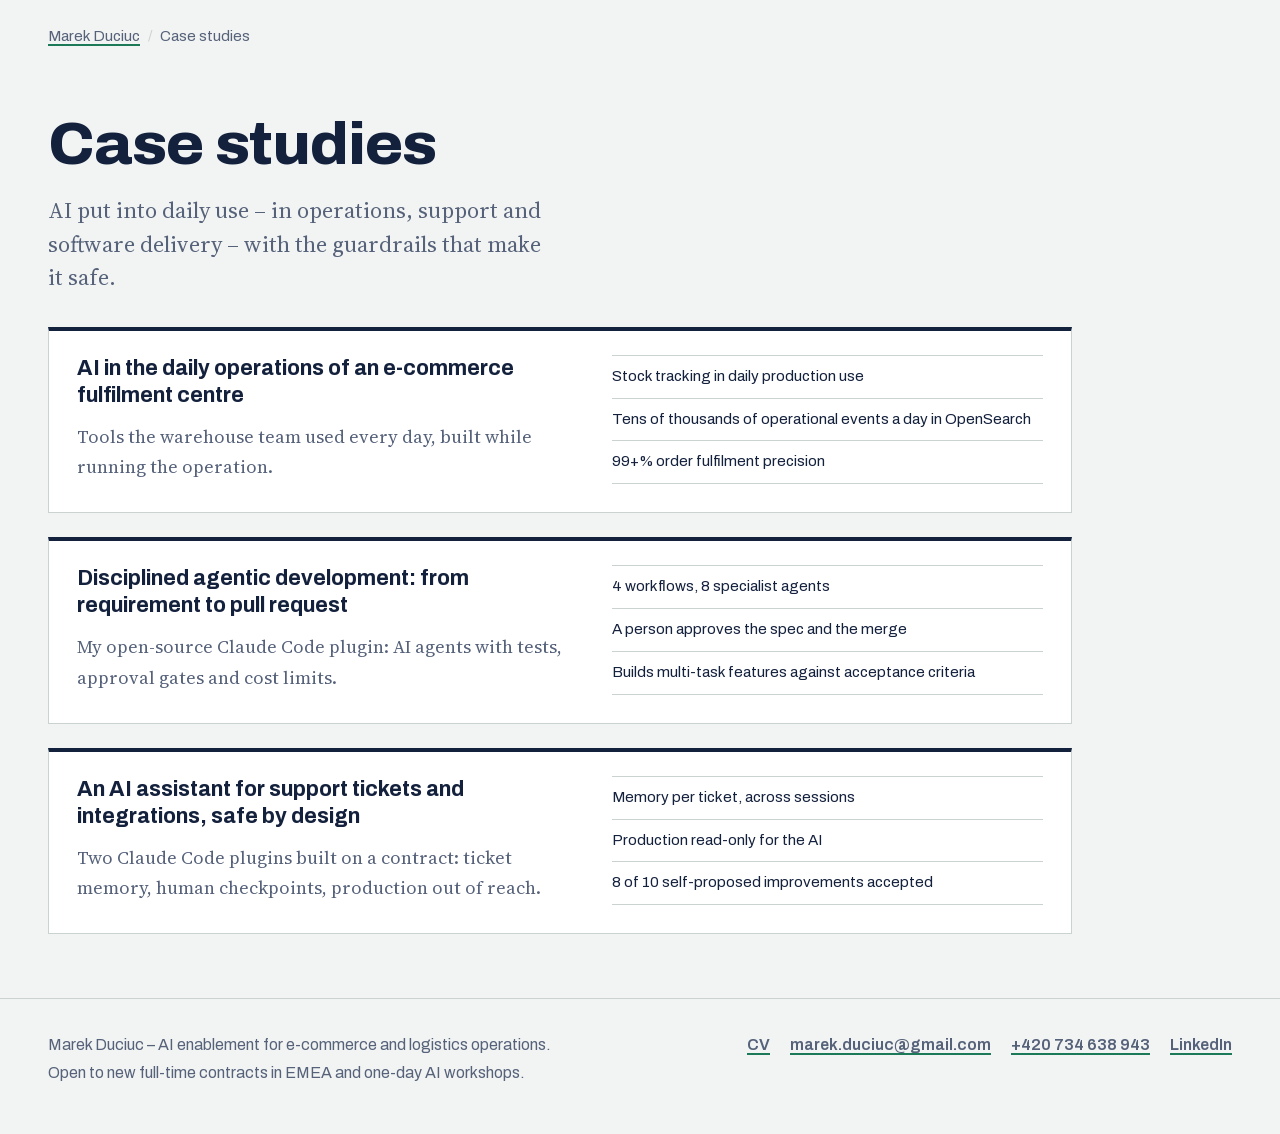
==== case-studies/index.html @ 96523300 "Case study list page, social previews, PDF CV, favicon, offers section - /case-studies/ lists all ca" ====
<!doctype html>
<html lang="en">
<head>
  <meta charset="utf-8">
  <meta name="viewport" content="width=device-width, initial-scale=1">
  <title>Case Studies – Marek Duciuc</title>
  <meta name="description" content="All case studies by Marek Duciuc: AI put into daily use in operations, support and software delivery – with the guardrails that make it safe.">
  <link rel="canonical" href="https://marekduciuc.github.io/case-studies/">
  <link rel="icon" href="/assets/icons/favicon-32.png" sizes="32x32" type="image/png">
  <link rel="icon" href="/assets/icons/icon-192.png" sizes="192x192" type="image/png">
  <link rel="apple-touch-icon" href="/assets/icons/apple-touch-icon.png">
  <meta property="og:type" content="website">
  <meta property="og:site_name" content="Marek Duciuc">
  <meta property="og:title" content="Case studies – Marek Duciuc">
  <meta property="og:description" content="AI put into daily use – in operations, support and software delivery – with the guardrails that make it safe.">
  <meta property="og:url" content="https://marekduciuc.github.io/case-studies/">
  <meta property="og:image" content="https://marekduciuc.github.io/assets/og/case-studies.png">
  <meta property="og:image:width" content="1200">
  <meta property="og:image:height" content="630">
  <meta property="og:image:alt" content="Case studies – Marek Duciuc">
  <meta name="twitter:card" content="summary_large_image">
  <link rel="stylesheet" href="/assets/site.css">
  <link rel="preload" href="/assets/fonts/archivo-latin.woff2" as="font" type="font/woff2" crossorigin>
  <link rel="preload" href="/assets/fonts/source-serif-4-latin.woff2" as="font" type="font/woff2" crossorigin>
  <script type="application/ld+json">
  {
    "@context": "https://schema.org",
    "@type": "CollectionPage",
    "name": "Case studies",
    "url": "https://marekduciuc.github.io/case-studies/",
    "author": { "@type": "Person", "name": "Marek Duciuc", "url": "https://marekduciuc.github.io/" },
    "mainEntity": {
      "@type": "ItemList",
      "itemListElement": [
      { "@type": "ListItem", "position": 1, "url": "https://marekduciuc.github.io/case-studies/doocan.html", "name": "AI in the daily operations of an e-commerce fulfilment centre" },
      { "@type": "ListItem", "position": 2, "url": "https://marekduciuc.github.io/case-studies/tdd-flow.html", "name": "Disciplined agentic development: from requirement to pull request" },
      { "@type": "ListItem", "position": 3, "url": "https://marekduciuc.github.io/case-studies/support-automation.html", "name": "An AI assistant for support tickets and integrations, safe by design" }
      ]
    }
  }
  </script>
</head>
<body>
<div class="wrap">
  <nav class="crumbs" aria-label="Breadcrumb">
    <ol>
      <li><a href="/">Marek Duciuc</a></li>
      <li aria-current="page">Case studies</li>
    </ol>
  </nav>

  <header class="case-head">
    <h1>Case studies</h1>
    <p class="deck">AI put into daily use – in operations, support and software delivery – with the guardrails that make it safe.</p>
  </header>

  <main class="list-page">
    <div class="teasers list">
      <article class="teaser">
          <h3><a href="/case-studies/doocan.html">AI in the daily operations of an e-commerce fulfilment centre</a></h3>
          <p>Tools the warehouse team used every day, built while running the operation.</p>
          <ul class="facts">
            <li>Stock tracking in daily production use</li>
            <li>Tens of thousands of operational events a day in OpenSearch</li>
            <li>99+% order fulfilment precision</li>
          </ul>
      </article>
      <article class="teaser">
          <h3><a href="/case-studies/tdd-flow.html">Disciplined agentic development: from requirement to pull request</a></h3>
          <p>My open-source Claude Code plugin: AI agents with tests, approval gates and cost limits.</p>
          <ul class="facts">
            <li>4 workflows, 8 specialist agents</li>
            <li>A person approves the spec and the merge</li>
            <li>Builds multi-task features against acceptance criteria</li>
          </ul>
      </article>
      <article class="teaser">
          <h3><a href="/case-studies/support-automation.html">An AI assistant for support tickets and integrations, safe by design</a></h3>
          <p>Two Claude Code plugins built on a contract: ticket memory, human checkpoints, production out of reach.</p>
          <ul class="facts">
            <li>Memory per ticket, across sessions</li>
            <li>Production read-only for the AI</li>
            <li>8 of 10 self-proposed improvements accepted</li>
          </ul>
      </article>
    </div>
  </main>
</div>

<footer class="site-foot">
  <div class="wrap">
    <p>Marek Duciuc – AI enablement for e-commerce and logistics operations. Open to new full-time contracts in EMEA and one-day AI workshops.</p>
    <ul class="links">
      <li><a href="/">CV</a></li>
      <li><a href="mailto:marek.duciuc@gmail.com">marek.duciuc@gmail.com</a></li>
      <li><a href="tel:+420734638943">+420 734 638 943</a></li>
      <li><a href="https://www.linkedin.com/in/marekduciuc">LinkedIn</a></li>
    </ul>
  </div>
</footer>
</body>
</html>
---- assets/site.css ----
/* Fonts: Archivo and Source Serif 4, SIL Open Font License 1.1, self-hosted (see assets/fonts/README.md). */
@font-face {
  font-family: "Archivo"; font-style: normal; font-weight: 100 900; font-stretch: 62% 125%; font-display: swap;
  src: url(/assets/fonts/archivo-latin.woff2) format("woff2");
  unicode-range: U+0000-00FF, U+0131, U+0152-0153, U+02BB-02BC, U+02C6, U+02DA, U+02DC, U+0304, U+0308, U+0329, U+2000-206F, U+20AC, U+2122, U+2191, U+2193, U+2212, U+2215, U+FEFF, U+FFFD;
}
@font-face {
  font-family: "Archivo"; font-style: normal; font-weight: 100 900; font-stretch: 62% 125%; font-display: swap;
  src: url(/assets/fonts/archivo-latin-ext.woff2) format("woff2");
  unicode-range: U+0100-02BA, U+02BD-02C5, U+02C7-02CC, U+02CE-02D7, U+02DD-02FF, U+1D00-1DBF, U+1E00-1E9F, U+1EF2-1EFF, U+2020, U+20A0-20AB, U+20AD-20C4, U+2113, U+2C60-2C7F, U+A720-A7FF;
}
@font-face {
  font-family: "Source Serif 4"; font-style: normal; font-weight: 200 900; font-display: swap;
  src: url(/assets/fonts/source-serif-4-latin.woff2) format("woff2");
  unicode-range: U+0000-00FF, U+0131, U+0152-0153, U+02BB-02BC, U+02C6, U+02DA, U+02DC, U+0304, U+0308, U+0329, U+2000-206F, U+20AC, U+2122, U+2191, U+2193, U+2212, U+2215, U+FEFF, U+FFFD;
}
@font-face {
  font-family: "Source Serif 4"; font-style: normal; font-weight: 200 900; font-display: swap;
  src: url(/assets/fonts/source-serif-4-latin-ext.woff2) format("woff2");
  unicode-range: U+0100-02BA, U+02BD-02C5, U+02C7-02CC, U+02CE-02D7, U+02DD-02FF, U+1D00-1DBF, U+1E00-1E9F, U+1EF2-1EFF, U+2020, U+20A0-20AB, U+20AD-20C4, U+2113, U+2C60-2C7F, U+A720-A7FF;
}

:root {
  --paper: #F2F4F3;
  --surface: #FFFFFF;
  --ink: #14213D;
  --muted: #56627A;
  --rule: #CBD3D0;
  --signal: #1D7A58;
  --signal-soft: #DCEFE5;

  --sans: "Archivo", system-ui, sans-serif;
  --serif: "Source Serif 4", Georgia, serif;
  --measure: 42rem;
  --gutter: clamp(1rem, 4vw, 3rem);
  color-scheme: light;
}
@media (prefers-color-scheme: dark) {
  :root {
    --paper: #0E1726;
    --surface: #142036;
    --ink: #E3E8F0;
    --muted: #9AA6BA;
    --rule: #2A3850;
    --signal: #5CC79A;
    --signal-soft: #15362C;
    color-scheme: dark;
  }
}

* { box-sizing: border-box; }
html { -webkit-text-size-adjust: 100%; }
body {
  margin: 0;
  background: var(--paper);
  color: var(--ink);
  font: 400 1.125rem/1.7 var(--serif);
  font-optical-sizing: auto;
}
a { color: inherit; text-decoration-color: var(--signal); text-decoration-thickness: 2px; text-underline-offset: .2em; }
a:hover { color: var(--signal); }
:focus-visible { outline: 3px solid var(--signal); outline-offset: 3px; border-radius: 2px; }

h1, h2, h3, h4, .sans { font-family: var(--sans); font-weight: 700; line-height: 1.2; }
h2 { font-size: 1.5rem; font-stretch: 100%; margin: 0 0 1.25rem; }
h3 { font-size: 1.2rem; margin: 0 0 .35rem; }
h4 { font-size: 1rem; margin: 1.25rem 0 .25rem; }
p { margin: 0 0 1rem; }
ul { margin: 0 0 1rem; padding-left: 1.2rem; }
li { margin: .3rem 0; }
li::marker { color: var(--muted); }

.wrap { max-width: 88rem; margin: 0 auto; padding: 0 var(--gutter); }

/* ---------- Header (CV) ---------- */
.masthead { padding: clamp(2.5rem, 6vw, 5rem) 0 clamp(2rem, 4vw, 3.5rem); border-bottom: 1px solid var(--rule); }
.masthead h1 {
  font-size: clamp(3rem, 8.5vw, 7.5rem);
  font-weight: 800; font-stretch: 118%;
  letter-spacing: -0.02em; line-height: .92;
  margin: 0 0 clamp(1.5rem, 3vw, 2.5rem);
}
.masthead-row { display: grid; gap: 2rem; }
.masthead-main { display: flex; flex-direction: column; justify-content: space-between; gap: 1.75rem; }
.offer { font-size: clamp(1.35rem, 2.4vw, 2.1rem); line-height: 1.35; max-width: 34ch; margin: 0; }

.status {
  background: var(--signal-soft);
  border-left: 4px solid var(--signal);
  padding: 1.25rem 1.5rem;
  font-family: var(--sans); font-size: 1rem; line-height: 1.5;
}
.status strong { display: flex; align-items: center; gap: .5rem; font-size: 1.15rem; margin-bottom: .35rem; }
.status strong::before { content: ""; width: .65rem; height: .65rem; border-radius: 50%; background: var(--signal); }
.status p { margin: 0; }
.links { display: flex; flex-wrap: wrap; gap: .5rem 1.25rem; list-style: none; padding: 0; margin: 0; font-family: var(--sans); font-weight: 600; }
.links li { margin: 0; }
.masthead-contact { gap: .5rem 2rem; font-size: 1.1rem; font-variant-numeric: tabular-nums; }

/* ---------- Two-column body (CV) ---------- */
.layout { display: grid; gap: 3.5rem; padding-block: clamp(2.5rem, 5vw, 4rem); }
.layout > main > section + section { margin-top: clamp(3rem, 5vw, 4.5rem); }
.prose { max-width: var(--measure); }
.lede { font-size: clamp(1.2rem, 1.6vw, 1.4rem); line-height: 1.6; }
.prose.wide { max-width: 50rem; }

/* Case study teasers */
.teasers { display: grid; gap: 1.5rem; }
.teaser { background: var(--surface); border: 1px solid var(--rule); border-top: 4px solid var(--ink); padding: 1.5rem 1.75rem 1.75rem; }
.teaser h3 { font-size: 1.4rem; font-stretch: 95%; margin-bottom: .75rem; }
.teaser h3 a { text-decoration: none; }
.teaser h3 a:hover { text-decoration: underline; text-decoration-color: var(--signal); }
.teaser p { color: var(--muted); }
.teaser .facts { font-family: var(--sans); font-size: .95rem; list-style: none; padding: 0; margin: 0; border-top: 1px solid var(--rule); }
.more { font-family: var(--sans); font-weight: 600; margin: 1.25rem 0 0; }
.list-page { max-width: 64rem; padding-bottom: clamp(2.5rem, 5vw, 4rem); }
.teaser .facts li { padding: .5rem 0; border-bottom: 1px solid var(--rule); margin: 0; }

/* Career timeline */
.timeline { list-style: none; padding: 0; margin: 0; }
.job { display: grid; gap: .25rem 2rem; padding: 0 0 2.25rem; margin: 0; }
.job-when { font-family: var(--sans); color: var(--muted); }
.job-when .years { display: block; font-size: 1.6rem; font-weight: 700; font-stretch: 72%; line-height: 1.1; color: var(--ink); font-variant-numeric: tabular-nums; }
.job-when .months { font-size: .9rem; }
.job-body { max-width: var(--measure); border-left: 2px solid var(--rule); padding-left: 1.5rem; }
.job.featured .job-body { border-left-color: var(--signal); }
.job-body h3 { font-size: 1.25rem; }
.job-body .org { font-family: var(--sans); color: var(--muted); font-size: .95rem; margin: 0 0 .75rem; }
.job-body .tags { font-family: var(--sans); color: var(--muted); font-size: .9rem; }
.job-body p:last-child, .job-body ul:last-child { margin-bottom: 0; }
.groups { display: grid; gap: 0 2.5rem; }
.groups ul { font-size: 1.05rem; }
.job.featured .job-body { max-width: none; }
.job.featured .job-body > p, .job.featured .job-body > ul { max-width: var(--measure); }

/* How I can help */
.offers { display: grid; gap: 2rem 3rem; }
.offer-block { border-top: 3px solid var(--ink); padding-top: 1rem; }
.offer-block h3 { font-size: 1.3rem; margin-bottom: .4rem; }
.offer-lead { font-family: var(--sans); color: var(--muted); font-size: 1rem; margin-bottom: .9rem; }
.offer-block ul { font-size: 1.05rem; }
.offer-out { font-weight: 600; margin: 0; }

/* Earlier experience, collapsed */
.earlier { margin-top: .25rem; }
.earlier summary {
  cursor: pointer; font-family: var(--sans); font-weight: 650; font-size: 1.05rem;
  padding: .6rem 0; list-style: none; display: inline-flex; align-items: center; gap: .6rem;
}
.earlier summary::-webkit-details-marker { display: none; }
.earlier summary::before { content: "+"; display: inline-grid; place-items: center; width: 1.5rem; height: 1.5rem; border: 2px solid var(--ink); border-radius: 50%; font-size: 1rem; line-height: 1; }
.earlier[open] summary::before { content: "−"; }
.earlier summary:hover { color: var(--signal); }
.earlier > .timeline { margin-top: 1.5rem; }

/* Side column */
.side { font-family: var(--sans); font-size: 1rem; line-height: 1.55; }
.side section + section { margin-top: 2.5rem; }
.side h2 { font-size: 1.2rem; padding-bottom: .5rem; border-bottom: 2px solid var(--ink); margin-bottom: 1rem; }
.side dl { margin: 0; }
.side dt { font-weight: 700; margin-top: 1rem; }
.side dt:first-child { margin-top: 0; }
.side dd { margin: .15rem 0 0; color: var(--muted); }
.side ul { list-style: none; padding: 0; }
.side li { margin: .5rem 0; }

/* ---------- Case study pages ---------- */
.crumbs { font-family: var(--sans); font-size: .95rem; padding: 1.5rem 0 0; color: var(--muted); }
.crumbs ol { list-style: none; display: flex; flex-wrap: wrap; gap: .5rem; padding: 0; margin: 0; }
.crumbs li { margin: 0; }
.crumbs li + li::before { content: "/"; margin-right: .5rem; color: var(--rule); }
.case-head { padding: clamp(2rem, 5vw, 4rem) 0 2rem; }
.case-head h1 { font-size: clamp(2.25rem, 4.6vw, 4rem); font-weight: 800; font-stretch: 105%; letter-spacing: -0.015em; line-height: 1.02; max-width: 22ch; margin: 0 0 1.25rem; }
.case-head .deck { font-size: clamp(1.2rem, 1.8vw, 1.4rem); line-height: 1.5; color: var(--muted); max-width: 46ch; margin: 0; }

.facts-band {
  display: grid;
  grid-template-columns: repeat(auto-fit, minmax(10.5rem, 1fr));
  gap: 1.75rem clamp(1.25rem, 2.5vw, 2.5rem);
  margin: 0 0 .5rem;
}
.facts-band div { border-top: 3px solid var(--ink); padding-top: .9rem; display: grid; grid-row: span 2; grid-template-rows: subgrid; row-gap: .45rem; align-content: start; }
.facts-band dt { align-self: end; font-family: var(--sans); font-size: 1.65rem; font-weight: 700; font-stretch: 80%; line-height: 1.1; font-variant-numeric: tabular-nums; }
.facts-band dd { margin: 0; font-family: var(--sans); font-size: .95rem; line-height: 1.45; color: var(--muted); max-width: 22ch; }

.case-layout { display: grid; gap: 3rem; padding-block: clamp(2.5rem, 5vw, 4rem); }
.case-aside { font-family: var(--sans); font-size: .98rem; line-height: 1.5; }
.case-aside dl { margin: 0 0 2rem; }
.case-aside dt { color: var(--muted); font-size: .9rem; margin-top: .9rem; }
.case-aside dt:first-child { margin-top: 0; }
.case-aside dd { margin: .1rem 0 0; font-weight: 600; }
.case-aside nav h2 { font-size: 1rem; margin-bottom: .5rem; }
.case-aside nav ol { list-style: none; padding: 0; margin: 0; border-left: 2px solid var(--rule); }
.case-aside nav li { margin: 0; }
.case-aside nav a { display: block; padding: .3rem 0 .3rem 1rem; text-decoration: none; color: var(--muted); }
.case-aside nav a:hover { color: var(--ink); box-shadow: inset 2px 0 0 var(--signal); margin-left: -2px; padding-left: calc(1rem + 2px); }

.article { max-width: var(--measure); }
.article h2 { font-size: 1.6rem; margin: 3rem 0 1rem; scroll-margin-top: 1.5rem; }
.article > h2:first-child { margin-top: 0; }
.article h3 { margin-top: 1.75rem; }
.article strong { font-weight: 650; }
.note { background: var(--surface); border-left: 4px solid var(--signal); padding: 1.25rem 1.5rem; }

/* ---------- Footer ---------- */
.site-foot { border-top: 1px solid var(--rule); padding: 2rem 0 3rem; font-family: var(--sans); font-size: 1rem; color: var(--muted); }
.site-foot .wrap { display: flex; flex-wrap: wrap; justify-content: space-between; gap: 1rem 2rem; }
.site-foot p { margin: 0; max-width: 60ch; }

/* ---------- Breakpoints ---------- */
@media (min-width: 46rem) {
  .offers { grid-template-columns: repeat(2, minmax(0, 1fr)); }
  .masthead-row { grid-template-columns: minmax(0, 1fr) minmax(18rem, 24rem); gap: 3rem; }
  .job { grid-template-columns: 8.5rem minmax(0, 1fr); }
  .job-when { text-align: right; padding-top: .1rem; }
}
/* Case study teasers. Home page: three across on wide screens, otherwise one per row with text left and
   facts right, so a card never ends up alone on its own row. List page: always one per row. */
@media (min-width: 46rem) {
  .teasers.list .teaser { display: grid; grid-template-columns: minmax(0, 1.15fr) minmax(0, 1fr); grid-template-areas: "title facts" "text facts"; column-gap: 2.5rem; align-items: start; }
  .teasers.list .teaser h3 { grid-area: title; }
  .teasers.list .teaser > p { grid-area: text; margin-bottom: 0; }
  .teasers.list .teaser .facts { grid-area: facts; }
}
@media (min-width: 46rem) and (max-width: 87.99rem) {
  .teasers:not(.list) .teaser { display: grid; grid-template-columns: minmax(0, 1.15fr) minmax(0, 1fr); grid-template-areas: "title facts" "text facts"; column-gap: 2.5rem; align-items: start; }
  .teasers:not(.list) .teaser h3 { grid-area: title; }
  .teasers:not(.list) .teaser > p { grid-area: text; margin-bottom: 0; }
  .teasers:not(.list) .teaser .facts { grid-area: facts; }
}
@media (min-width: 88rem) {
  .teasers:not(.list) { grid-template-columns: repeat(3, minmax(0, 1fr)); }
}
@media (min-width: 100rem) {
  :root { --measure: 46rem; }
  body { font-size: 1.1875rem; }
  .groups { grid-template-columns: repeat(2, minmax(0, 1fr)); }
}
@media (min-width: 68rem) {
  /* Header and body share one grid, so the availability box lines up with the side column. */
  .masthead-row, .layout { grid-template-columns: minmax(0, 1fr) 20rem; gap: clamp(3rem, 5vw, 6rem); }
  .case-layout { grid-template-columns: 16rem minmax(0, var(--measure)); gap: clamp(3rem, 6vw, 7rem); }
}
@media (max-width: 67.99rem) {
  .case-aside nav { display: none; }
}
@media (min-width: 68rem) and (min-height: 40rem) {
  .case-aside > div { position: sticky; top: 1.5rem; }
}
html { scroll-behavior: smooth; }
@media (prefers-reduced-motion: reduce) { html { scroll-behavior: auto; } }

/* ---------- Print (and the PDF CV) ----------
   Selectors repeat the screen selectors where needed, so these rules win on specificity and order. */
@media print {
  @page { size: A4; margin: 13mm 14mm 14mm; }
  :root { --paper: #fff; --surface: #fff; --ink: #14213D; --muted: #4a5568; --rule: #c9d1d9; --signal: #1D7A58; --signal-soft: #fff; --measure: none; }
  html { scroll-behavior: auto; }
  body { font-size: 9.5pt; line-height: 1.4; background: #fff; }
  a { text-decoration: none; }
  .wrap { max-width: none; padding: 0; }

  .masthead { padding: 0 0 8pt; }
  .masthead h1 { font-size: 30pt; margin: 0 0 6pt; }
  .masthead-row { display: block; }
  .masthead-main { gap: 4pt; }
  .offer { font-size: 12pt; max-width: none; }
  .masthead-contact { font-size: 9pt; gap: 2pt 12pt; }
  .masthead-contact a[download] { display: none; }
  .status { margin-top: 6pt; padding: 4pt 8pt; border: 1px solid var(--rule); border-left: 3pt solid var(--signal); font-size: 8.5pt; }
  .status strong { font-size: 9.5pt; margin-bottom: 1pt; }

  .layout { display: block; padding: 8pt 0 0; }
  .layout > main > section + section { margin-top: 10pt; }
  h2 { font-size: 12pt; margin: 0 0 5pt; break-after: avoid; }
  .prose.wide { max-width: none; }
  .lede { font-size: 9.5pt; line-height: 1.4; }
  section[aria-labelledby="help"] { display: none; }

  .teasers, .teasers:not(.list) { display: block; }
  .teasers:not(.list) .teaser, .teaser { display: block; background: none; border: 0; padding: 0; margin: 0 0 3pt; }
  .teaser h3 { font-size: 9.5pt; margin: 0; font-stretch: 100%; }
  .teaser h3 a::after { content: " – " attr(href); font-weight: 400; color: var(--muted); }
  .teaser > p, .teaser .facts, .more { display: none; }

  .job { grid-template-columns: 20mm minmax(0, 1fr); gap: 0 8pt; padding: 0 0 7pt; break-inside: avoid; }
  .job.featured { break-inside: auto; }
  .job-when { text-align: right; }
  .job-when .years { font-size: 11pt; }
  .job-when .months { font-size: 7.5pt; }
  .job-body, .job.featured .job-body { max-width: none; padding-left: 8pt; }
  .job.featured .job-body > p, .job.featured .job-body > ul { max-width: none; }
  .job-body h3 { font-size: 10.5pt; margin-bottom: 1pt; }
  .job-body h4 { font-size: 9.5pt; margin: 5pt 0 1pt; }
  .job-body .org { font-size: 8.5pt; margin-bottom: 3pt; }
  .job-body .tags { font-size: 8pt; }
  .job-body p { margin-bottom: 3pt; }
  .job-body ul, .groups ul { font-size: 9pt; margin-bottom: 3pt; }
  li { margin: 1pt 0; }
  .job-body p a { display: none; }
  .groups { grid-template-columns: 1fr 1fr; gap: 0 12pt; }
  .earlier { display: none; }

  .side { margin-top: 10pt; display: grid; grid-template-columns: 2fr 1fr 1.2fr; gap: 0 14pt; font-size: 8.5pt; line-height: 1.4; break-inside: avoid; }
  .side section + section { margin-top: 0; }
  .side h2 { font-size: 10.5pt; padding-bottom: 3pt; margin-bottom: 5pt; }
  .side dt { margin-top: 4pt; }
  .side section[aria-labelledby="open-source"] { display: none; }
  .site-foot { display: none; }
}
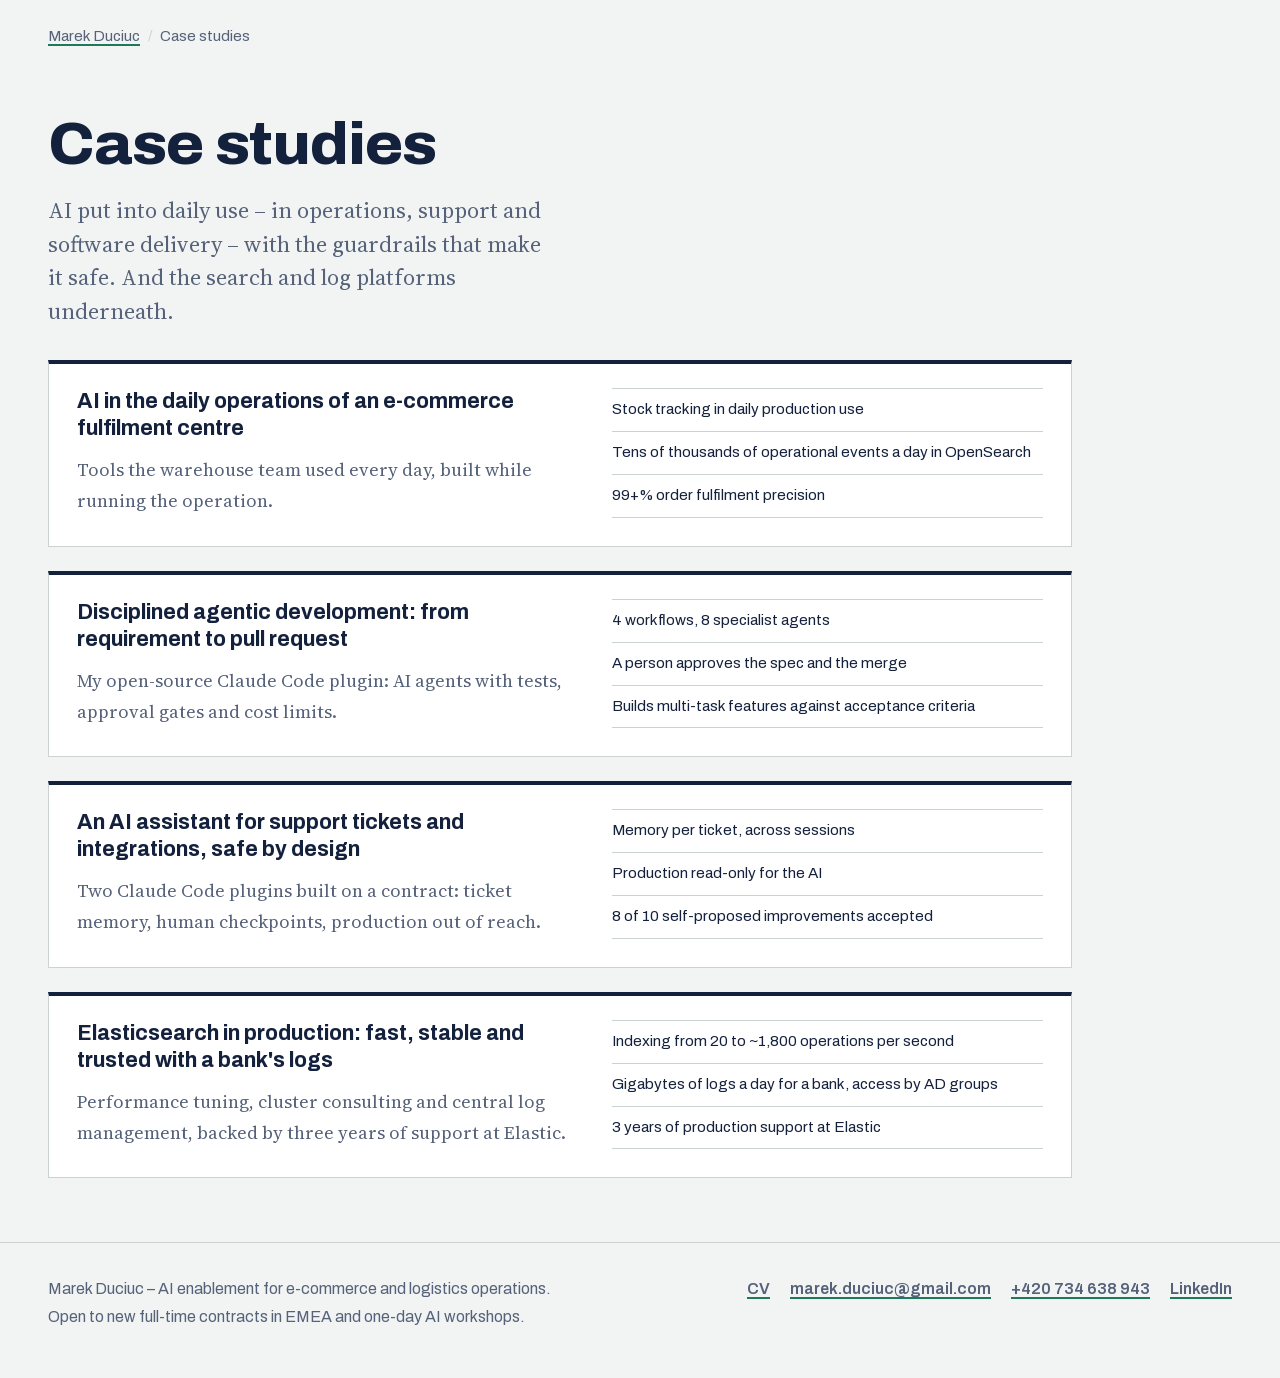
==== commit 92b540f9: "Add Elasticsearch case study Performance tuning, cluster consulting, central log management for a ba" ====
--- a/case-studies/index.html
+++ b/case-studies/index.html
@@ -4,7 +4,7 @@
   <meta charset="utf-8">
   <meta name="viewport" content="width=device-width, initial-scale=1">
   <title>Case Studies – Marek Duciuc</title>
-  <meta name="description" content="All case studies by Marek Duciuc: AI put into daily use in operations, support and software delivery – with the guardrails that make it safe.">
+  <meta name="description" content="All case studies by Marek Duciuc: AI put into daily use in operations, support and software delivery – with the guardrails that make it safe – and Elasticsearch performance and log management.">
   <link rel="canonical" href="https://marekduciuc.github.io/case-studies/">
   <link rel="icon" href="/assets/icons/favicon-32.png" sizes="32x32" type="image/png">
   <link rel="icon" href="/assets/icons/icon-192.png" sizes="192x192" type="image/png">
@@ -34,7 +34,8 @@
       "itemListElement": [
       { "@type": "ListItem", "position": 1, "url": "https://marekduciuc.github.io/case-studies/doocan.html", "name": "AI in the daily operations of an e-commerce fulfilment centre" },
       { "@type": "ListItem", "position": 2, "url": "https://marekduciuc.github.io/case-studies/tdd-flow.html", "name": "Disciplined agentic development: from requirement to pull request" },
-      { "@type": "ListItem", "position": 3, "url": "https://marekduciuc.github.io/case-studies/support-automation.html", "name": "An AI assistant for support tickets and integrations, safe by design" }
+      { "@type": "ListItem", "position": 3, "url": "https://marekduciuc.github.io/case-studies/support-automation.html", "name": "An AI assistant for support tickets and integrations, safe by design" },
+      { "@type": "ListItem", "position": 4, "url": "https://marekduciuc.github.io/case-studies/elasticsearch.html", "name": "Elasticsearch in production: fast, stable and trusted with a bank's logs" }
       ]
     }
   }
@@ -51,7 +52,7 @@
 
   <header class="case-head">
     <h1>Case studies</h1>
-    <p class="deck">AI put into daily use – in operations, support and software delivery – with the guardrails that make it safe.</p>
+    <p class="deck">AI put into daily use – in operations, support and software delivery – with the guardrails that make it safe. And the search and log platforms underneath.</p>
   </header>
 
   <main class="list-page">
@@ -83,6 +84,15 @@
             <li>8 of 10 self-proposed improvements accepted</li>
           </ul>
       </article>
+      <article class="teaser">
+          <h3><a href="/case-studies/elasticsearch.html">Elasticsearch in production: fast, stable and trusted with a bank's logs</a></h3>
+          <p>Performance tuning, cluster consulting and central log management, backed by three years of support at Elastic.</p>
+          <ul class="facts">
+            <li>Indexing from 20 to ~1,800 operations per second</li>
+            <li>Gigabytes of logs a day for a bank, access by AD groups</li>
+            <li>3 years of production support at Elastic</li>
+          </ul>
+      </article>
     </div>
   </main>
 </div>
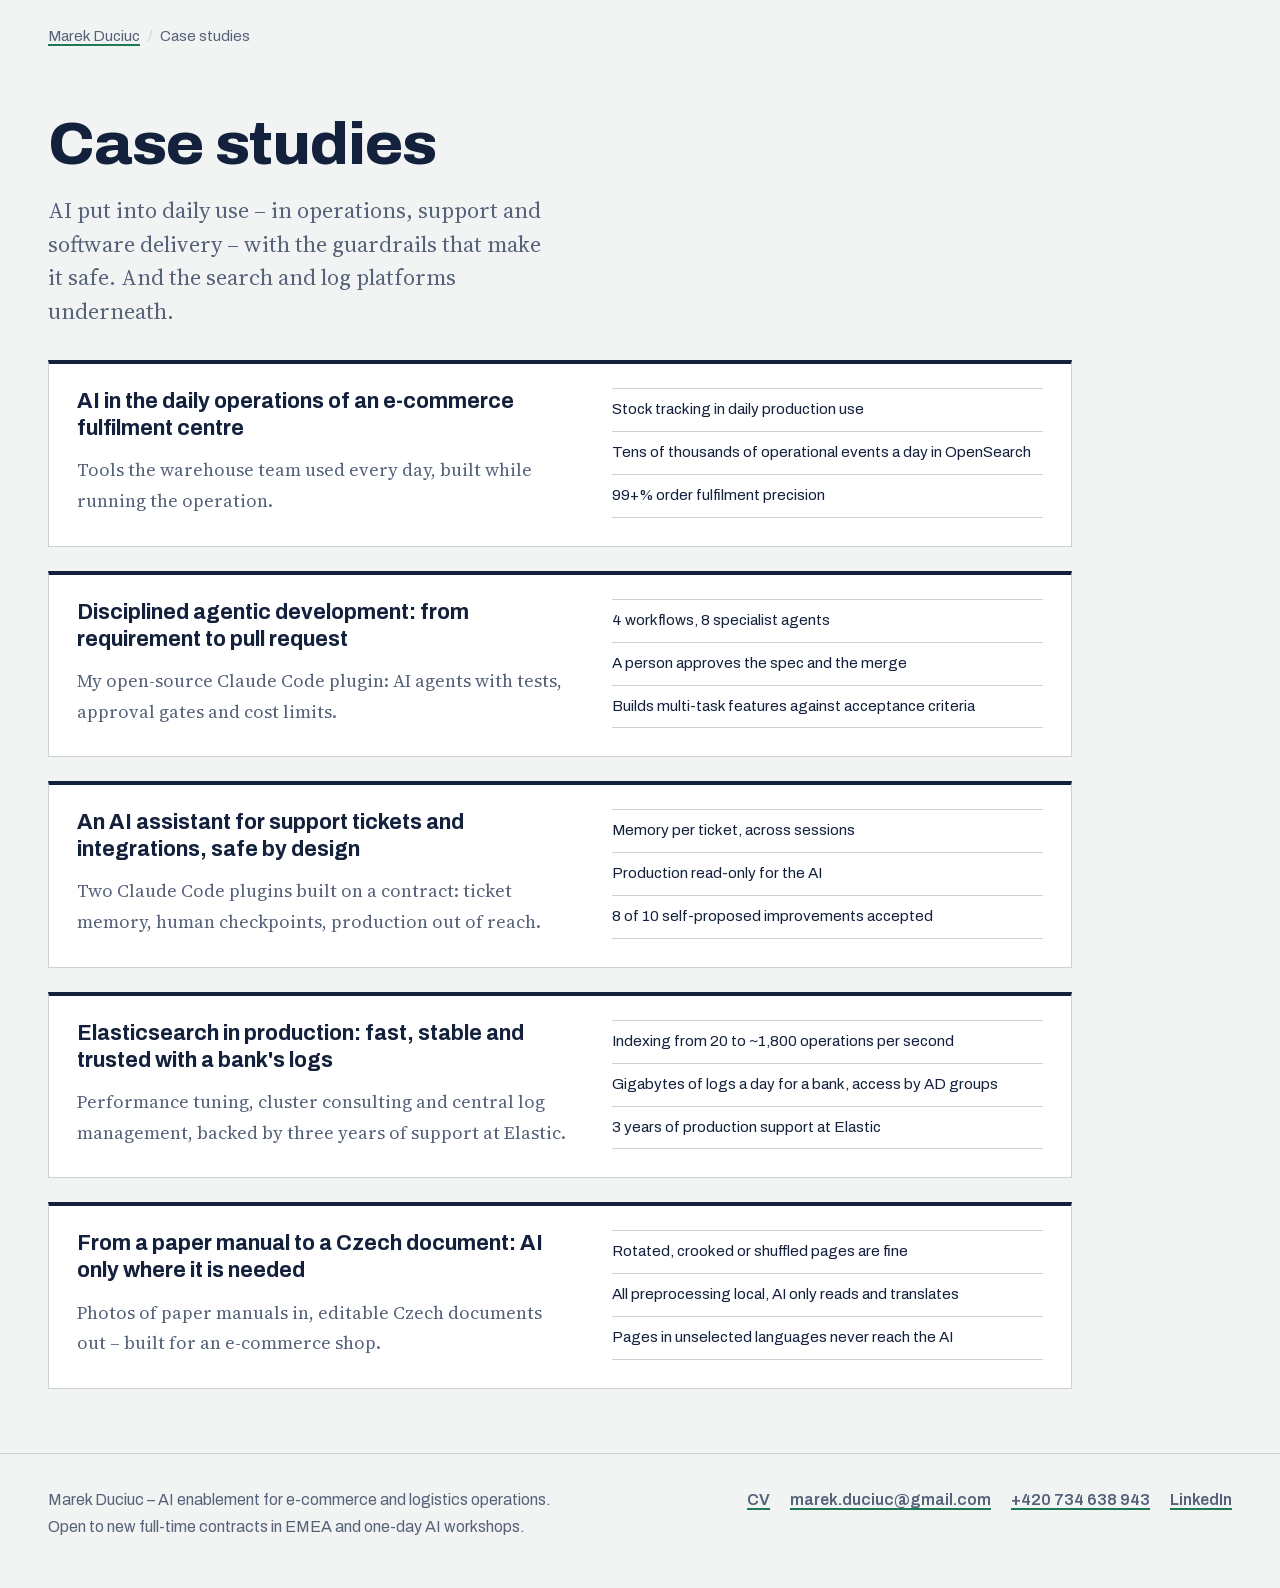
==== commit 39c746db: "Add manual translator case study Paper manuals photographed in English or Polish become editable Cze" ====
--- a/case-studies/index.html
+++ b/case-studies/index.html
@@ -35,7 +35,8 @@
       { "@type": "ListItem", "position": 1, "url": "https://marekduciuc.github.io/case-studies/doocan.html", "name": "AI in the daily operations of an e-commerce fulfilment centre" },
       { "@type": "ListItem", "position": 2, "url": "https://marekduciuc.github.io/case-studies/tdd-flow.html", "name": "Disciplined agentic development: from requirement to pull request" },
       { "@type": "ListItem", "position": 3, "url": "https://marekduciuc.github.io/case-studies/support-automation.html", "name": "An AI assistant for support tickets and integrations, safe by design" },
-      { "@type": "ListItem", "position": 4, "url": "https://marekduciuc.github.io/case-studies/elasticsearch.html", "name": "Elasticsearch in production: fast, stable and trusted with a bank's logs" }
+      { "@type": "ListItem", "position": 4, "url": "https://marekduciuc.github.io/case-studies/elasticsearch.html", "name": "Elasticsearch in production: fast, stable and trusted with a bank's logs" },
+      { "@type": "ListItem", "position": 5, "url": "https://marekduciuc.github.io/case-studies/manual-translator.html", "name": "From a paper manual to a Czech document: AI only where it is needed" }
       ]
     }
   }
@@ -93,6 +94,15 @@
             <li>3 years of production support at Elastic</li>
           </ul>
       </article>
+      <article class="teaser">
+          <h3><a href="/case-studies/manual-translator.html">From a paper manual to a Czech document: AI only where it is needed</a></h3>
+          <p>Photos of paper manuals in, editable Czech documents out – built for an e-commerce shop.</p>
+          <ul class="facts">
+            <li>Rotated, crooked or shuffled pages are fine</li>
+            <li>All preprocessing local, AI only reads and translates</li>
+            <li>Pages in unselected languages never reach the AI</li>
+          </ul>
+      </article>
     </div>
   </main>
 </div>
